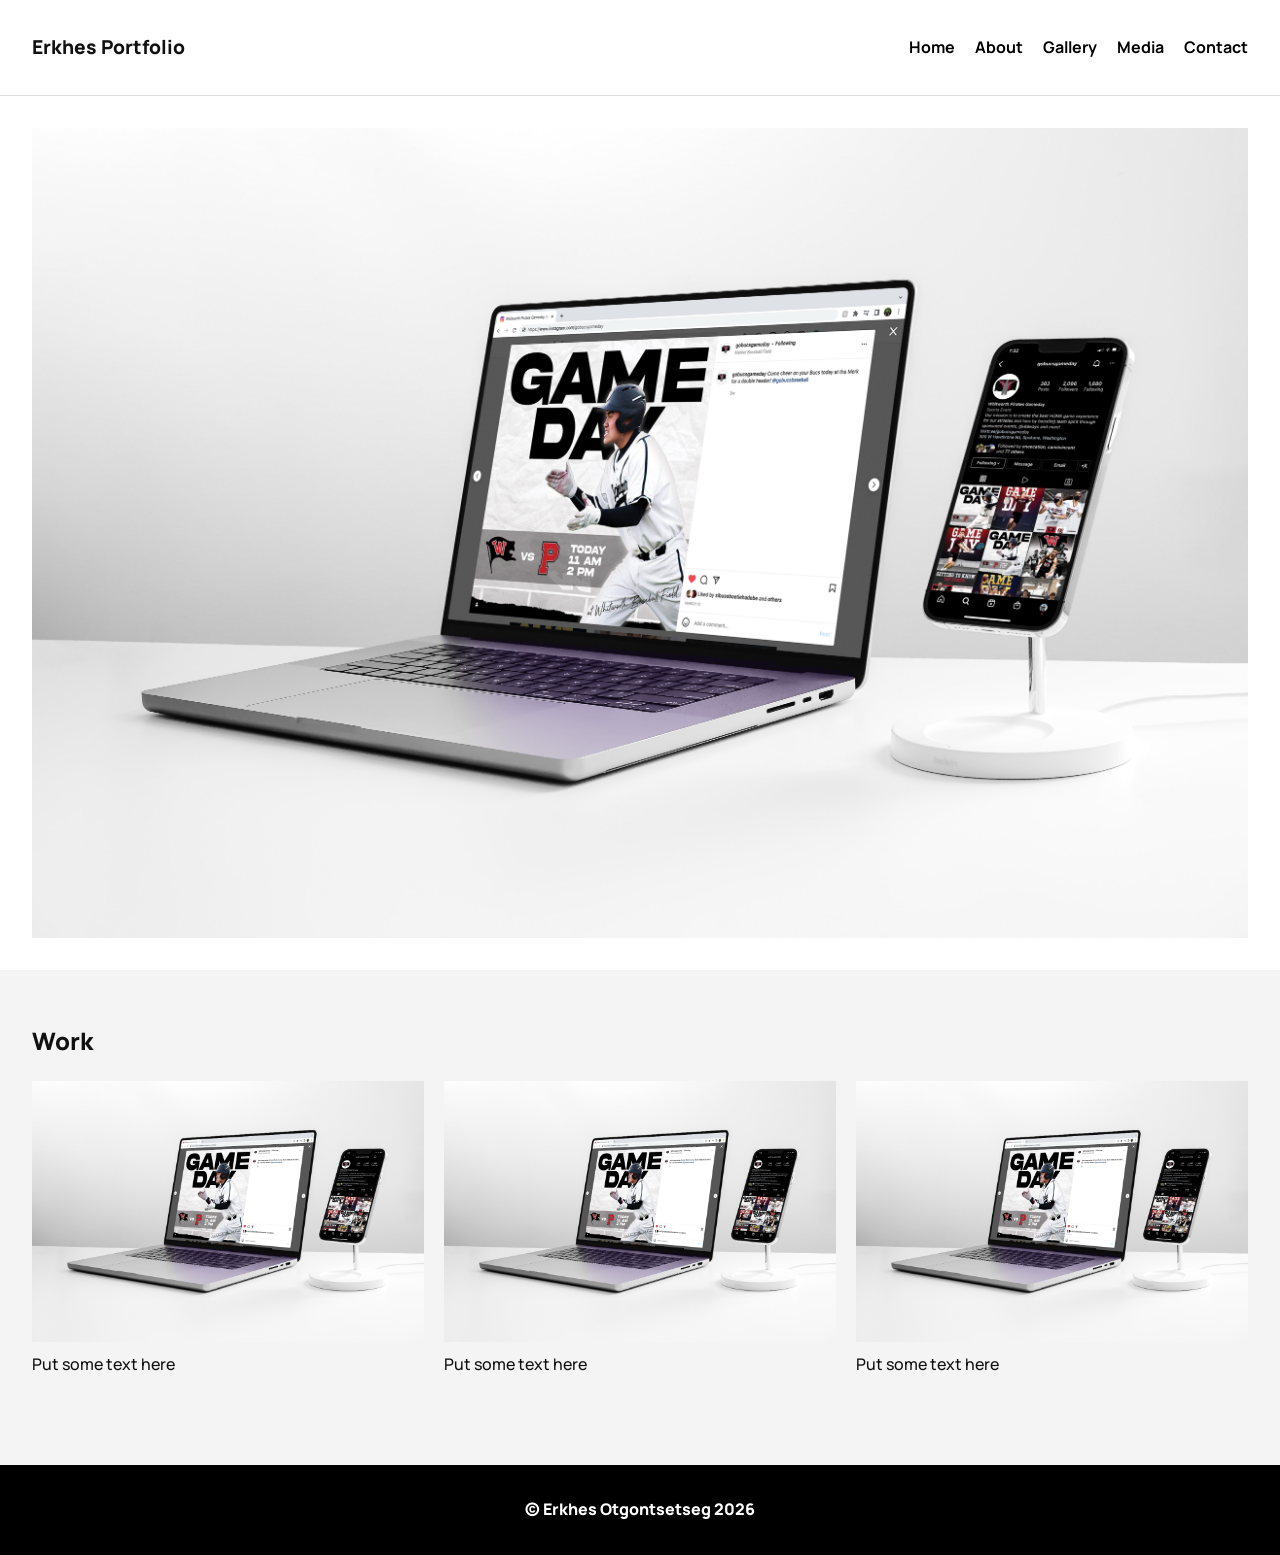
==== index.html @ 925c0114 "Initial commit — added portfolio site files" ====
<!DOCTYPE html>
<html lang="en">
<head>
  <!-- =========================================
   HEAD SECTION
   This section sets the character encoding,
   responsive viewport, page title, stylesheet,
   and Google Fonts for the homepage.
  ========================================= -->
  <meta charset="utf-8">
  <meta name="viewport" content="width=device-width, initial-scale=1">
  <title>Erkhes Portfolio</title>
  <link rel="stylesheet" href="css/style.css">

  <link rel="preconnect" href="https://fonts.googleapis.com">
  <link rel="preconnect" href="https://fonts.gstatic.com" crossorigin>
  <link href="https://fonts.googleapis.com/css2?family=Manrope&family=Poiret+One&family=Roboto:ital,wght@0,100..900;1,100..900&display=swap" rel="stylesheet">
</head>

<body>

  <!-- =========================================
   HEADER SECTION
   This section creates the top navigation area.
   Flexbox is used so the site title and links can
   stack on small screens and line up on larger screens.
  ========================================= -->
  <header class="site-header">
    <div class="container nav-bar">
      <div class="site-title">Erkhes Portfolio</div>

      <!-- =========================================
       NAV SECTION
       This navigation helps users move through the site.
       It stays simple and clean to match the homepage style.
      ========================================= -->
      <nav class="site-nav">
        <a href="index.html">Home</a>
        <a href="about.html">About</a>
        <a href="#">Gallery</a>
        <a href="#">Media</a>
        <a href="#">Contact</a>
      </nav>
    </div>
  </header>

  <!-- =========================================
   HERO SECTION
   This section displays a large hero image at the top
   of the homepage to create a strong visual first impression.
  ========================================= -->
  <section class="hero-section">
    <div class="container hero-wrap">
      <img src="assets/hero.png" alt="Hero image showing featured portfolio work" class="hero-image">
    </div>
  </section>

  <!-- =========================================
   MAIN SECTION
   This is the main content area of the homepage.
   It includes the featured work section using CSS Grid.
  ========================================= -->
  <main class="container">

    <!-- =========================================
     WORK SECTION
     This section highlights featured projects or pieces.
     CSS Grid is used here so the cards stack on mobile,
     become 2 columns on tablet, and 4 columns on desktop.
    ========================================= -->
    <section class="work-section" id="episodes">
      <h2>Work</h2>

      <div class="work-grid">
        <article class="work-card">
          <img src="assets/hero.png" alt="Preview of featured project one">
          <p>Put some text here</p>
        </article>

        <article class="work-card">
          <img src="assets/hero.png" alt="Preview of featured project two">
          <p>Put some text here</p>
        </article>

        <article class="work-card">
          <img src="assets/hero.png" alt="Preview of featured project three">
          <p>Put some text here</p>
        </article>

      </div>
    </section>

  </main>

  <!-- =========================================
   FOOTER SECTION
   This section closes the homepage and matches
   the dark footer style from your original layout.
  ========================================= -->
  <footer class="site-footer">
    <p>&copy; Erkhes Otgontsetseg 2026</p>
  </footer>

</body>
</html>
---- css/style.css ----
@charset "UTF-8";

/* These are my base styles. I start mobile-first so the layout works
well on small screens first, then I adjust it for larger screens later. */

body, h1, h2, h3 {
  /* I am using the Manrope font for a clean modern look */
  font-family: "Manrope", sans-serif;
  font-optical-sizing: auto;
  font-weight: 900;
  font-style: normal;
}

body {
  margin: 0;                 /* Removes the browser’s default margin */
  background: #f4f4f4;       /* Light background for the page */
  color: #111;               /* Dark text for readability */
  line-height: 1.6;          /* Adds spacing between lines of text */
}

/* Makes images responsive so they do not overflow their container */

img {
  max-width: 100%;
  display: block;
}

/* Basic link styling for navigation and text links */

a {
  color: #000;
  text-decoration: none;
}

a:hover {
  text-decoration: underline;
}

/* Container keeps my content centered and prevents it from becoming
too wide on very large screens */

.container {
  max-width: 1500px;
  margin: 0 auto;
  padding: 20px;
}

/* Header and navigation styles. I used Flexbox so the navigation
can stack on mobile and align in a row on larger screens */

.site-header {
  background: #ffffff;
  border-bottom: 1px solid #ddd;
  position: sticky;
  top: 0;
  z-index: 1000;
}

.nav-bar {
  display: flex;
  flex-direction: column;
  gap: 15px;
}

.site-title {
  font-size: 1.2rem;
  font-weight: 900;
}

.site-nav {
  display: flex;
  flex-direction: column;
  gap: 10px;
}

.site-nav a {
  font-weight: 700;
}

/* Hero section holds the large image at the top of the page */

.hero-section {
  background: #ffffff;
}

.hero-wrap {
  padding-top: 20px;
  padding-bottom: 20px;
}

.hero-image {
  width: 100%;
  height: auto;
}

/* About section uses CSS Grid so the image and text can
stack on mobile and sit side-by-side on larger screens */

.about-section {
  margin-top: 20px;
  margin-bottom: 40px;
}

.about-section h1 {
  margin-bottom: 30px;
}

.about-grid {
  display: grid;
  grid-template-columns: 1fr;
  gap: 30px;
  align-items: center;
}

.about-image img {
  width: 100%;
  border-radius: 8px;
}

.about-text h2 {
  margin-top: 0;
  margin-bottom: 20px;
}

.about-text p {
  font-weight: 500;
  line-height: 1.7;
  margin-bottom: 20px;
}

/* Work section shows my featured projects.
I used CSS Grid so the cards can adjust columns depending on screen size */

.work-section {
  margin-bottom: 40px;
}

.work-section h2 {
  margin-bottom: 20px;
}

.work-grid {
  display: grid;
  grid-template-columns: 1fr;
  gap: 20px;
}

.work-card img {
  width: 100%;
}

.work-card p {
  margin-top: 10px;
  font-weight: 500;
}

/* Skills section uses Flexbox so the skill tags wrap nicely
across the screen */

.skills-section {
  margin-bottom: 40px;
}

.skills-flex {
  display: flex;
  flex-wrap: wrap;
  gap: 12px;
}

.skill-chip {
  background: #ffffff;
  border: 1px solid #000;
  padding: 8px 14px;
  font-size: 14px;
  font-weight: 700;
}

/* Simple footer at the bottom of the page */

.site-footer {
  background: #000000;
  color: #ffffff;
  text-align: center;
  padding: 16px;
}

/* Tablet breakpoint (600px and up).
Here I change the navigation layout and add columns to the grid */

@media (min-width: 600px) {

  .nav-bar {
    flex-direction: row;
    justify-content: space-between;
    align-items: center;
  }

  .site-nav {
    flex-direction: row;
    flex-wrap: wrap;
    gap: 20px;
  }

  .about-grid {
    grid-template-columns: 1fr 1.2fr;
  }

  .work-grid {
    grid-template-columns: repeat(2, 1fr);
  }

}

/* Desktop breakpoint (900px and up).
This makes the layout wider and adds more columns to the work grid */

@media (min-width: 900px) {

  .about-grid {
    grid-template-columns: 1fr 1.4fr;
    gap: 50px;
  }

  .work-grid {
    grid-template-columns: repeat(3, 1fr);
  }

}

/* Large desktop breakpoint (1200px and up).
I add more padding so the layout has more breathing room */

@media (min-width: 1200px) {

  .container {
    padding: 32px;
  }

}
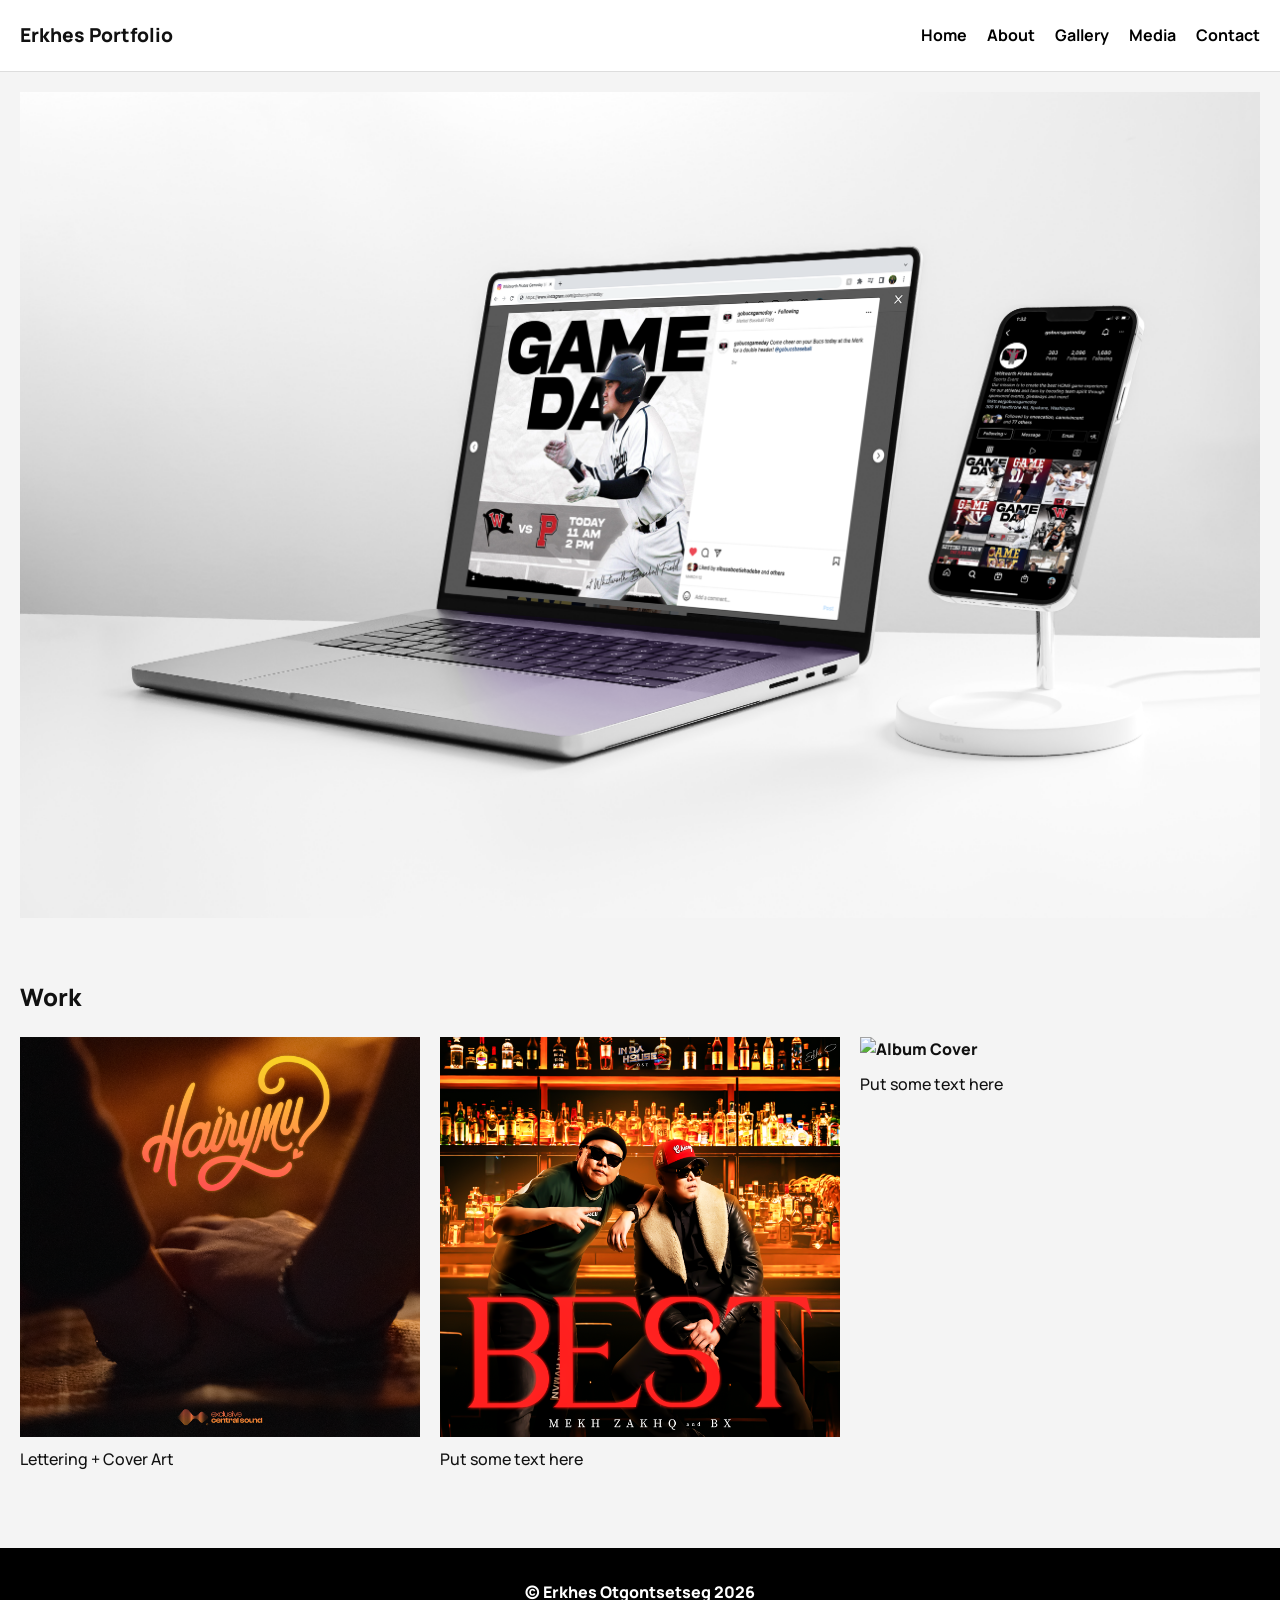
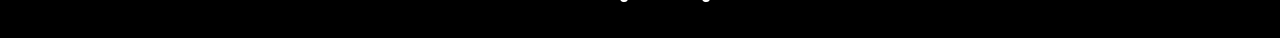
==== commit 3ed54938: "Updated gallery, media, contact, and about layout" ====
--- a/index.html
+++ b/index.html
@@ -37,9 +37,9 @@
       <nav class="site-nav">
         <a href="index.html">Home</a>
         <a href="about.html">About</a>
-        <a href="#">Gallery</a>
-        <a href="#">Media</a>
-        <a href="#">Contact</a>
+        <a href="gallery.html">Gallery</a>
+        <a href="media.html">Media</a>
+        <a href="contact.html">Contact</a>
       </nav>
     </div>
   </header>
@@ -73,17 +73,17 @@
 
       <div class="work-grid">
         <article class="work-card">
-          <img src="assets/hero.png" alt="Preview of featured project one">
+          <img src="assets/work1.png" alt="Preview of featured project one">
+          <p>Lettering + Cover Art</p>
+        </article>
+
+        <article class="work-card">
+          <img src="assets/work2.png" alt="Cover Art">
           <p>Put some text here</p>
         </article>
 
         <article class="work-card">
-          <img src="assets/hero.png" alt="Preview of featured project two">
-          <p>Put some text here</p>
-        </article>
-
-        <article class="work-card">
-          <img src="assets/hero.png" alt="Preview of featured project three">
+          <img src="assets/work3.png" alt="Album Cover">
           <p>Put some text here</p>
         </article>
 
--- a/css/style.css
+++ b/css/style.css
@@ -4,7 +4,6 @@
 well on small screens first, then I adjust it for larger screens later. */
 
 body, h1, h2, h3 {
-  /* I am using the Manrope font for a clean modern look */
   font-family: "Manrope", sans-serif;
   font-optical-sizing: auto;
   font-weight: 900;
@@ -12,21 +11,17 @@
 }
 
 body {
-  margin: 0;                 /* Removes the browser’s default margin */
-  background: #f4f4f4;       /* Light background for the page */
-  color: #111;               /* Dark text for readability */
-  line-height: 1.6;          /* Adds spacing between lines of text */
-}
-
-/* Makes images responsive so they do not overflow their container */
+  margin: 0;
+  background: #f4f4f4;
+  color: #111;
+  line-height: 1.6;
+}
 
 img {
   max-width: 100%;
   display: block;
 }
 
-/* Basic link styling for navigation and text links */
-
 a {
   color: #000;
   text-decoration: none;
@@ -35,9 +30,6 @@
 a:hover {
   text-decoration: underline;
 }
-
-/* Container keeps my content centered and prevents it from becoming
-too wide on very large screens */
 
 .container {
   max-width: 1500px;
@@ -45,9 +37,7 @@
   padding: 20px;
 }
 
-/* Header and navigation styles. I used Flexbox so the navigation
-can stack on mobile and align in a row on larger screens */
-
+/* header */
 .site-header {
   background: #ffffff;
   border-bottom: 1px solid #ddd;
@@ -77,24 +67,232 @@
   font-weight: 700;
 }
 
-/* Hero section holds the large image at the top of the page */
-
-.hero-section {
+/* footer */
+.site-footer {
+  background: #000000;
+  color: #ffffff;
+  text-align: center;
+  padding: 16px;
+}
+
+/* gallery */
+.gallery-hero-section {
   background: #ffffff;
-}
-
-.hero-wrap {
+  padding-top: 40px;
+  padding-bottom: 20px;
+}
+
+.gallery-hero-section h1 {
+  margin-bottom: 10px;
+}
+
+.gallery-hero-section p {
+  margin: 0;
+  max-width: 700px;
+  font-weight: 500;
+}
+
+.gallery-showcase-section {
   padding-top: 20px;
-  padding-bottom: 20px;
-}
-
-.hero-image {
+  padding-bottom: 40px;
+}
+
+.gallery-grid {
+  display: grid;
+  grid-template-columns: 1fr;
+  gap: 20px;
+}
+
+.gallery-card {
+  background: #ffffff;
+  border-radius: 10px;
+  overflow: hidden;
+  box-shadow: 0 4px 12px rgba(0, 0, 0, 0.08);
+  transition: transform 0.35s ease, box-shadow 0.35s ease;
+}
+
+.gallery-card:hover {
+  transform: translateY(-10px);
+  box-shadow: 0 10px 20px rgba(0, 0, 0, 0.18);
+}
+
+.gallery-card img {
   width: 100%;
   height: auto;
 }
 
-/* About section uses CSS Grid so the image and text can
-stack on mobile and sit side-by-side on larger screens */
+.gallery-card h2 {
+  margin: 16px 16px 8px;
+}
+
+.gallery-card p {
+  margin: 0 16px 20px;
+  font-weight: 500;
+}
+
+/* animation */
+@keyframes galleryFadeUp {
+  from {
+    opacity: 0;
+    transform: translateY(30px);
+  }
+  to {
+    opacity: 1;
+    transform: translateY(0);
+  }
+}
+
+.gallery-load-in {
+  opacity: 0;
+  animation: galleryFadeUp 0.8s ease forwards;
+}
+
+.gallery-load-delay {
+  opacity: 0;
+  animation: galleryFadeUp 0.8s ease forwards;
+  animation-delay: 0.3s;
+}
+
+.gallery-reveal {
+  opacity: 0;
+  transform: translateY(80px);
+  transition: opacity 0.9s ease, transform 0.9s ease;
+}
+
+.gallery-reveal.active {
+  opacity: 1;
+  transform: translateY(0);
+}
+
+/* responsive */
+@media (min-width: 600px) {
+  .nav-bar {
+    flex-direction: row;
+    justify-content: space-between;
+    align-items: center;
+  }
+
+  .site-nav {
+    flex-direction: row;
+    flex-wrap: wrap;
+    gap: 20px;
+  }
+
+  .gallery-grid {
+    grid-template-columns: repeat(2, 1fr);
+  }
+}
+
+@media (min-width: 900px) {
+  .gallery-grid {
+    grid-template-columns: repeat(3, 1fr);
+  }
+}
+
+/* reduced motion */
+@media (prefers-reduced-motion: reduce) {
+  .gallery-load-in,
+  .gallery-load-delay {
+    animation-duration: 0.01ms !important;
+  }
+
+  .gallery-card,
+  .gallery-reveal {
+    transition: none;
+  }
+
+  .gallery-reveal {
+    opacity: 1;
+    transform: none;
+  }
+}
+
+/* =========================================
+ VIEW PROJECT BUTTON 
+========================================= */
+
+.gallery-open-btn {
+  margin-left: 16px;
+  margin-top: 10px;
+  margin-bottom: 16px;
+
+  padding: 10px 16px;
+
+  background: #111;
+  color: #fff;
+
+  border: none;
+  border-radius: 999px;
+
+  font-size: 14px;
+  font-weight: 600;
+
+  cursor: pointer;
+
+  transition: transform 0.2s ease, opacity 0.2s ease;
+}
+
+.gallery-open-btn:hover,
+.gallery-open-btn:focus-visible {
+  transform: translateY(-2px);
+  opacity: 0.85;
+}
+
+/* =========================================
+ MODAL
+========================================= */
+
+.gallery-modal {
+  position: fixed;
+  top: 0;
+  left: 0;
+  width: 100%;
+  height: 100%;
+
+  background: rgba(0, 0, 0, 0.8);
+
+  display: flex;
+  justify-content: center;
+  align-items: center;
+
+  z-index: 2000;
+
+  opacity: 0;
+  visibility: hidden;
+  transition: 0.3s;
+}
+
+.gallery-modal.show {
+  opacity: 1;
+  visibility: visible;
+}
+
+.gallery-modal-content {
+  background: #fff;
+  padding: 20px;
+  border-radius: 10px;
+  max-width: 600px;
+  width: 90%;
+  text-align: center;
+  position: relative;
+}
+
+.gallery-modal-content img {
+  width: 100%;
+  max-height: 70vh;
+  object-fit: contain;
+  margin-bottom: 10px;
+}
+
+.gallery-modal-close {
+  position: absolute;
+  top: 10px;
+  right: 15px;
+  font-size: 24px;
+  border: none;
+  background: none;
+  cursor: pointer;
+}
 
 .about-section {
   margin-top: 20px;
@@ -128,9 +326,6 @@
   margin-bottom: 20px;
 }
 
-/* Work section shows my featured projects.
-I used CSS Grid so the cards can adjust columns depending on screen size */
-
 .work-section {
   margin-bottom: 40px;
 }
@@ -154,53 +349,7 @@
   font-weight: 500;
 }
 
-/* Skills section uses Flexbox so the skill tags wrap nicely
-across the screen */
-
-.skills-section {
-  margin-bottom: 40px;
-}
-
-.skills-flex {
-  display: flex;
-  flex-wrap: wrap;
-  gap: 12px;
-}
-
-.skill-chip {
-  background: #ffffff;
-  border: 1px solid #000;
-  padding: 8px 14px;
-  font-size: 14px;
-  font-weight: 700;
-}
-
-/* Simple footer at the bottom of the page */
-
-.site-footer {
-  background: #000000;
-  color: #ffffff;
-  text-align: center;
-  padding: 16px;
-}
-
-/* Tablet breakpoint (600px and up).
-Here I change the navigation layout and add columns to the grid */
-
 @media (min-width: 600px) {
-
-  .nav-bar {
-    flex-direction: row;
-    justify-content: space-between;
-    align-items: center;
-  }
-
-  .site-nav {
-    flex-direction: row;
-    flex-wrap: wrap;
-    gap: 20px;
-  }
-
   .about-grid {
     grid-template-columns: 1fr 1.2fr;
   }
@@ -208,14 +357,9 @@
   .work-grid {
     grid-template-columns: repeat(2, 1fr);
   }
-
-}
-
-/* Desktop breakpoint (900px and up).
-This makes the layout wider and adds more columns to the work grid */
+}
 
 @media (min-width: 900px) {
-
   .about-grid {
     grid-template-columns: 1fr 1.4fr;
     gap: 50px;
@@ -224,16 +368,4 @@
   .work-grid {
     grid-template-columns: repeat(3, 1fr);
   }
-
-}
-
-/* Large desktop breakpoint (1200px and up).
-I add more padding so the layout has more breathing room */
-
-@media (min-width: 1200px) {
-
-  .container {
-    padding: 32px;
-  }
-
 }
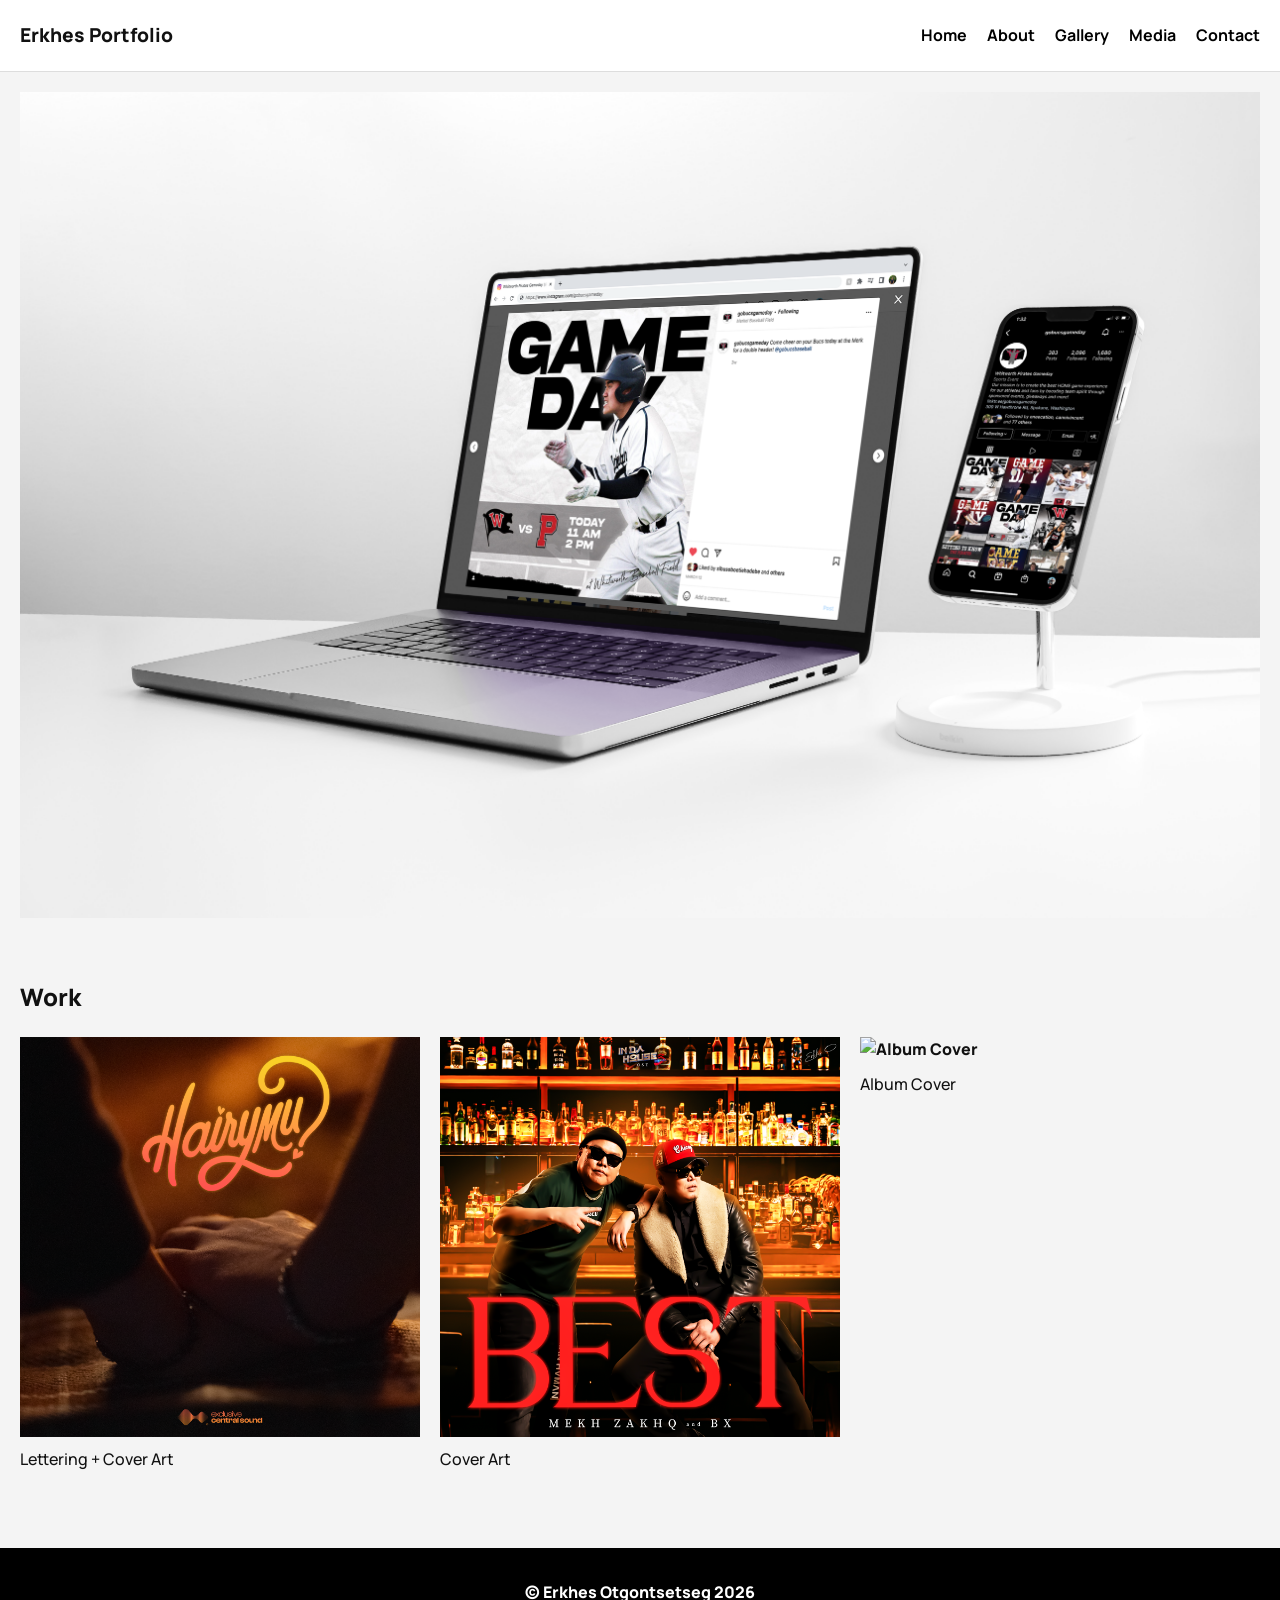
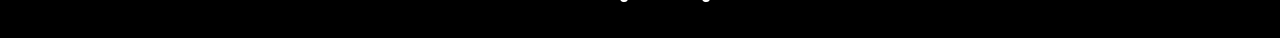
==== commit 64099c4c: "Updated home page" ====
--- a/index.html
+++ b/index.html
@@ -79,12 +79,12 @@
 
         <article class="work-card">
           <img src="assets/work2.png" alt="Cover Art">
-          <p>Put some text here</p>
+          <p>Cover Art</p>
         </article>
 
         <article class="work-card">
           <img src="assets/work3.png" alt="Album Cover">
-          <p>Put some text here</p>
+          <p>Album Cover</p>
         </article>
 
       </div>
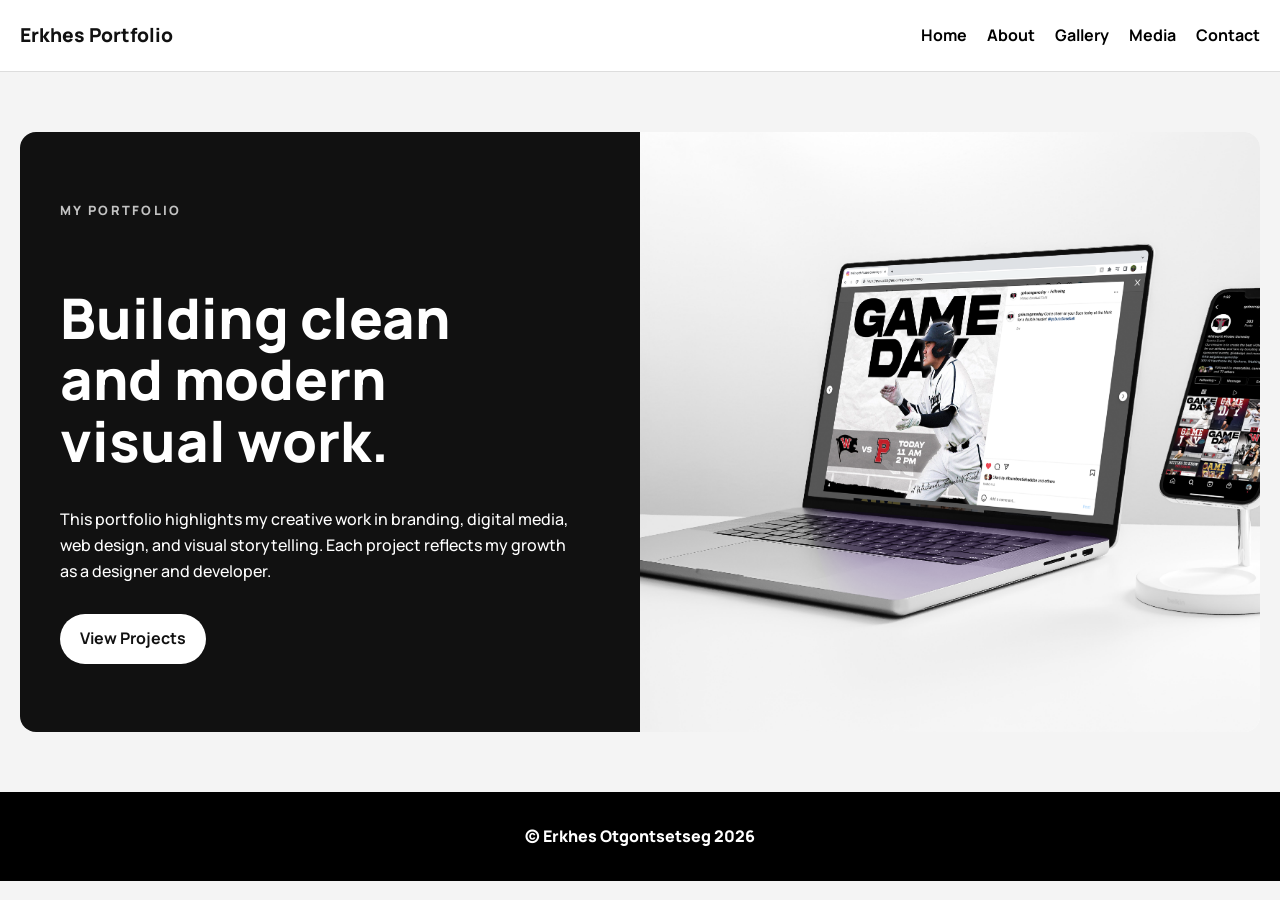
==== commit c7382453: "Updated portfolio project" ====
--- a/index.html
+++ b/index.html
@@ -1,102 +1,94 @@
 <!DOCTYPE html>
 <html lang="en">
 <head>
-  <!-- =========================================
-   HEAD SECTION
-   This section sets the character encoding,
-   responsive viewport, page title, stylesheet,
-   and Google Fonts for the homepage.
-  ========================================= -->
+  <!-- This head section sets up the page title, responsive viewport, stylesheet, and fonts. -->
   <meta charset="utf-8">
   <meta name="viewport" content="width=device-width, initial-scale=1">
-  <title>Erkhes Portfolio</title>
+  <title>Home | Erkhes Portfolio</title>
+
+  <!-- This connects the homepage to my main CSS file. -->
   <link rel="stylesheet" href="css/style.css">
 
+  <!-- These Google Fonts are used throughout my portfolio site. -->
   <link rel="preconnect" href="https://fonts.googleapis.com">
   <link rel="preconnect" href="https://fonts.gstatic.com" crossorigin>
-  <link href="https://fonts.googleapis.com/css2?family=Manrope&family=Poiret+One&family=Roboto:ital,wght@0,100..900;1,100..900&display=swap" rel="stylesheet">
+
+  <link href="https://fonts.googleapis.com/css2?family=Manrope&family=Poiret+One&family=Roboto&display=swap" rel="stylesheet">
 </head>
 
 <body>
 
-  <!-- =========================================
-   HEADER SECTION
-   This section creates the top navigation area.
-   Flexbox is used so the site title and links can
-   stack on small screens and line up on larger screens.
-  ========================================= -->
+  <!-- This header stays the same across all pages so the website feels consistent. -->
   <header class="site-header">
+
     <div class="container nav-bar">
-      <div class="site-title">Erkhes Portfolio</div>
 
-      <!-- =========================================
-       NAV SECTION
-       This navigation helps users move through the site.
-       It stays simple and clean to match the homepage style.
-      ========================================= -->
+      <!-- This is the portfolio title shown in the navigation area. -->
+      <div class="site-title">
+        Erkhes Portfolio
+      </div>
+
+      <!-- These navigation links help users move between pages. -->
       <nav class="site-nav">
-        <a href="index.html">Home</a>
+        <a href="index.html" aria-current="page">Home</a>
         <a href="about.html">About</a>
         <a href="gallery.html">Gallery</a>
         <a href="media.html">Media</a>
         <a href="contact.html">Contact</a>
       </nav>
+
     </div>
+
   </header>
 
-  <!-- =========================================
-   HERO SECTION
-   This section displays a large hero image at the top
-   of the homepage to create a strong visual first impression.
-  ========================================= -->
-  <section class="hero-section">
-    <div class="container hero-wrap">
-      <img src="assets/hero.png" alt="Hero image showing featured portfolio work" class="hero-image">
-    </div>
-  </section>
-
-  <!-- =========================================
-   MAIN SECTION
-   This is the main content area of the homepage.
-   It includes the featured work section using CSS Grid.
-  ========================================= -->
+  <!-- This main section uses a split layout inspired by Dr. G's Visual Playground reference page. I changed the content, styling, and purpose to fit my own portfolio design. -->
   <main class="container">
 
-    <!-- =========================================
-     WORK SECTION
-     This section highlights featured projects or pieces.
-     CSS Grid is used here so the cards stack on mobile,
-     become 2 columns on tablet, and 4 columns on desktop.
-    ========================================= -->
-    <section class="work-section" id="episodes">
-      <h2>Work</h2>
+    <!-- This split section creates a modern homepage layout with text on one side and an image on the other. -->
+    <section class="split-c">
 
-      <div class="work-grid">
-        <article class="work-card">
-          <img src="assets/work1.png" alt="Preview of featured project one">
-          <p>Lettering + Cover Art</p>
-        </article>
+      <!-- This left side contains the main introduction text for the homepage. -->
+      <div class="split-c-left">
 
-        <article class="work-card">
-          <img src="assets/work2.png" alt="Cover Art">
-          <p>Cover Art</p>
-        </article>
+        <!-- Small intro text -->
+        <span class="split-c-eyebrow">
+          My Portfolio
+        </span>
 
-        <article class="work-card">
-          <img src="assets/work3.png" alt="Album Cover">
-          <p>Album Cover</p>
-        </article>
+        <!-- Main homepage heading -->
+        <h1 class="split-c-h2">
+          Building clean<br>
+          and modern<br>
+          visual work.
+        </h1>
+
+        <!-- This paragraph explains the focus of my portfolio. -->
+        <p class="split-c-p">
+          This portfolio highlights my creative work in branding,
+          digital media, web design, and visual storytelling.
+          Each project reflects my growth as a designer and developer.
+        </p>
+
+        <!-- This button links visitors to the gallery page. -->
+        <a href="gallery.html" class="split-c-btn">
+          View Projects
+        </a>
 
       </div>
+
+      <!-- This right side displays the main hero image for the homepage. -->
+      <div class="split-c-right">
+
+        <img src="assets/hero.png"
+             alt="Portfolio hero image">
+
+      </div>
+
     </section>
 
   </main>
 
-  <!-- =========================================
-   FOOTER SECTION
-   This section closes the homepage and matches
-   the dark footer style from your original layout.
-  ========================================= -->
+  <!-- This footer stays consistent across the full website. -->
   <footer class="site-footer">
     <p>&copy; Erkhes Otgontsetseg 2026</p>
   </footer>
--- a/css/style.css
+++ b/css/style.css
@@ -37,7 +37,8 @@
   padding: 20px;
 }
 
-/* header */
+/* Header and navigation styles */
+
 .site-header {
   background: #ffffff;
   border-bottom: 1px solid #ddd;
@@ -67,7 +68,8 @@
   font-weight: 700;
 }
 
-/* footer */
+/* Footer styles */
+
 .site-footer {
   background: #000000;
   color: #ffffff;
@@ -75,7 +77,8 @@
   padding: 16px;
 }
 
-/* gallery */
+/* Gallery page styles */
+
 .gallery-hero-section {
   background: #ffffff;
   padding-top: 40px;
@@ -130,12 +133,14 @@
   font-weight: 500;
 }
 
-/* animation */
+/* Gallery animation styles */
+
 @keyframes galleryFadeUp {
   from {
     opacity: 0;
     transform: translateY(30px);
   }
+
   to {
     opacity: 1;
     transform: translateY(0);
@@ -164,8 +169,10 @@
   transform: translateY(0);
 }
 
-/* responsive */
+/* Responsive layouts */
+
 @media (min-width: 600px) {
+
   .nav-bar {
     flex-direction: row;
     justify-content: space-between;
@@ -181,16 +188,29 @@
   .gallery-grid {
     grid-template-columns: repeat(2, 1fr);
   }
+
+  .work-grid {
+    grid-template-columns: repeat(2, 1fr);
+  }
+
 }
 
 @media (min-width: 900px) {
+
   .gallery-grid {
     grid-template-columns: repeat(3, 1fr);
   }
-}
-
-/* reduced motion */
+
+  .work-grid {
+    grid-template-columns: repeat(3, 1fr);
+  }
+
+}
+
+/* Accessibility settings for reduced motion */
+
 @media (prefers-reduced-motion: reduce) {
+
   .gallery-load-in,
   .gallery-load-delay {
     animation-duration: 0.01ms !important;
@@ -205,11 +225,10 @@
     opacity: 1;
     transform: none;
   }
-}
-
-/* =========================================
- VIEW PROJECT BUTTON 
-========================================= */
+
+}
+
+/* Gallery button styles */
 
 .gallery-open-btn {
   margin-left: 16px;
@@ -238,9 +257,7 @@
   opacity: 0.85;
 }
 
-/* =========================================
- MODAL
-========================================= */
+/* Gallery modal styles */
 
 .gallery-modal {
   position: fixed;
@@ -294,37 +311,7 @@
   cursor: pointer;
 }
 
-.about-section {
-  margin-top: 20px;
-  margin-bottom: 40px;
-}
-
-.about-section h1 {
-  margin-bottom: 30px;
-}
-
-.about-grid {
-  display: grid;
-  grid-template-columns: 1fr;
-  gap: 30px;
-  align-items: center;
-}
-
-.about-image img {
-  width: 100%;
-  border-radius: 8px;
-}
-
-.about-text h2 {
-  margin-top: 0;
-  margin-bottom: 20px;
-}
-
-.about-text p {
-  font-weight: 500;
-  line-height: 1.7;
-  margin-bottom: 20px;
-}
+/* Shared work section styles */
 
 .work-section {
   margin-bottom: 40px;
@@ -349,23 +336,388 @@
   font-weight: 500;
 }
 
-@media (min-width: 600px) {
-  .about-grid {
-    grid-template-columns: 1fr 1.2fr;
-  }
-
-  .work-grid {
-    grid-template-columns: repeat(2, 1fr);
-  }
+/* Media page styles */
+
+.media-page {
+  padding-top: 40px;
+  padding-bottom: 40px;
+}
+
+.media-intro {
+  text-align: center;
+  margin-bottom: 20px;
+  animation: fadeIn 1s ease;
+}
+
+.media-buttons {
+  text-align: center;
+  margin-bottom: 25px;
+}
+
+.media-buttons button,
+.media-section button {
+  padding: 10px 18px;
+  margin: 5px;
+  border: none;
+  border-radius: 20px;
+  background-color: black;
+  color: white;
+  cursor: pointer;
+  transition: all 0.3s ease;
+}
+
+.media-buttons button:hover,
+.media-section button:hover {
+  background-color: #333;
+  transform: translateY(-2px);
+}
+
+button:focus,
+a:focus {
+  outline: 3px solid #aaa;
+  outline-offset: 3px;
+}
+
+.hidden {
+  display: none;
+}
+
+.media-section {
+  text-align: center;
+  background-color: #f5f5f5;
+  padding: 25px;
+  border-radius: 16px;
+  margin-top: 20px;
+}
+
+video {
+  display: block;
+  width: 100%;
+  max-width: 700px;
+  margin: 20px auto;
+  border-radius: 12px;
+}
+
+.media-section button {
+  display: block;
+  margin: 15px auto;
+}
+
+audio {
+  width: 100%;
+  margin-top: 15px;
+}
+
+.story-card {
+  background: white;
+  padding: 15px;
+  margin: 15px auto;
+  border-radius: 12px;
+  max-width: 500px;
+  transition: transform 0.3s ease;
+}
+
+.story-card:hover {
+  transform: scale(1.03);
+}
+
+/* Simple fade animation */
+
+@keyframes fadeIn {
+  from {
+    opacity: 0;
+  }
+
+  to {
+    opacity: 1;
+  }
+}
+
+/* Contact page styles */
+
+.contact-page {
+  padding-top: 40px;
+  padding-bottom: 40px;
+}
+
+.contact-intro {
+  background: #ffffff;
+  padding: 30px;
+  border-radius: 10px;
+  margin-bottom: 25px;
+}
+
+.contact-layout {
+  display: grid;
+  grid-template-columns: 1fr;
+  gap: 25px;
+}
+
+.contact-box {
+  background: #ffffff;
+  padding: 25px;
+  border-radius: 10px;
+}
+
+.contact-form {
+  display: flex;
+  flex-direction: column;
+  gap: 12px;
+}
+
+.contact-form label {
+  font-weight: 700;
+}
+
+.contact-form input,
+.contact-form textarea {
+  padding: 12px;
+  border: 1px solid #999;
+  border-radius: 8px;
+  font-family: inherit;
+}
+
+.contact-error {
+  color: #b00020;
+  font-size: 0.9rem;
+  margin: 0;
+}
+
+.contact-help {
+  display: flex;
+  justify-content: space-between;
+  font-size: 0.9rem;
+  font-weight: 500;
+}
+
+.contact-form button,
+.contact-faq-btn {
+  padding: 12px 18px;
+  background: #111;
+  color: #fff;
+  border: none;
+  border-radius: 999px;
+  cursor: pointer;
+}
+
+.contact-success,
+.contact-faq-answer {
+  display: none;
+}
+
+.contact-show {
+  display: block;
+}
+
+@media (min-width: 800px) {
+
+  .contact-layout {
+    grid-template-columns: 1fr 1.3fr;
+  }
+
+}
+
+/* Homepage split layout styles
+
+   I used Dr. G's Visual Playground page
+   as inspiration for some layout ideas,
+   then changed the content and styling
+   to fit my own portfolio.
+*/
+
+.split-c {
+  display: grid;
+  grid-template-columns: 1fr;
+  margin-top: 40px;
+  margin-bottom: 40px;
+  background: #ffffff;
+  border-radius: 16px;
+  overflow: hidden;
+}
+
+.split-c-left {
+  background: #111111;
+  color: #ffffff;
+  padding: 60px 40px;
+  display: flex;
+  flex-direction: column;
+  justify-content: center;
+}
+
+.split-c-eyebrow {
+  font-size: 0.8rem;
+  letter-spacing: 0.18em;
+  text-transform: uppercase;
+  margin-bottom: 20px;
+  opacity: 0.75;
+}
+
+.split-c-h2 {
+  font-size: clamp(2rem, 5vw, 3.5rem);
+  line-height: 1.1;
+  margin-bottom: 20px;
+}
+
+.split-c-p {
+  max-width: 520px;
+  font-weight: 500;
+  margin-bottom: 30px;
+}
+
+.split-c-btn {
+  display: inline-block;
+  background: #ffffff;
+  color: #111111;
+  padding: 12px 20px;
+  border-radius: 999px;
+  font-weight: 700;
+  width: fit-content;
+}
+
+.split-c-btn:hover {
+  opacity: 0.8;
+}
+
+.split-c-right img {
+  width: 100%;
+  height: 100%;
+  object-fit: cover;
 }
 
 @media (min-width: 900px) {
-  .about-grid {
-    grid-template-columns: 1fr 1.4fr;
-    gap: 50px;
-  }
-
-  .work-grid {
-    grid-template-columns: repeat(3, 1fr);
-  }
+
+  .split-c {
+    grid-template-columns: 1fr 1fr;
+    min-height: 600px;
+  }
+
+}
+
+/* About page intro card styles */
+
+.intro-a {
+  text-align: center;
+  padding: 60px 40px;
+  background: #111111;
+  border-radius: 16px;
+  margin-top: 40px;
+  margin-bottom: 40px;
+}
+
+.intro-a-photo {
+  width: 160px;
+  height: 160px;
+  border-radius: 50%;
+  object-fit: cover;
+  margin: 0 auto 28px;
+  border: 3px solid rgba(255, 255, 255, 0.25);
+}
+
+.intro-a-name {
+  font-size: clamp(1.8rem, 4vw, 2.6rem);
+  color: #ffffff;
+  margin-bottom: 6px;
+}
+
+.intro-a-role {
+  font-size: 0.9rem;
+  color: #ffffff;
+  font-weight: 700;
+  margin-bottom: 20px;
+}
+
+.intro-a-bio {
+  font-size: 0.95rem;
+  color: rgba(255, 255, 255, 0.75);
+  max-width: 600px;
+  margin: 0 auto;
+  line-height: 1.75;
+  font-weight: 500;
+}
+
+.intro-a-links {
+  display: flex;
+  flex-wrap: wrap;
+  gap: 12px;
+  justify-content: center;
+  margin-top: 24px;
+}
+
+.intro-a-links a {
+  font-size: 0.85rem;
+  font-weight: 700;
+  color: #ffffff;
+  text-decoration: none;
+  padding: 8px 16px;
+  border-radius: 999px;
+  border: 1px solid rgba(255, 255, 255, 0.25);
+}
+
+.intro-a-links a:hover {
+  background: #ffffff;
+  color: #111111;
+}
+
+/* About page timeline styles */
+
+.timeline {
+  position: relative;
+  padding: 30px 30px 30px 50px;
+  margin-top: 25px;
+  background: #111111;
+  border-radius: 16px;
+}
+
+.timeline::before {
+  content: "";
+  position: absolute;
+  left: 24px;
+  top: 30px;
+  bottom: 30px;
+  width: 2px;
+  background: rgba(255, 255, 255, 0.18);
+}
+
+.tl-item {
+  position: relative;
+  padding: 0 0 40px 28px;
+}
+
+.tl-item:last-child {
+  padding-bottom: 0;
+}
+
+.tl-dot {
+  position: absolute;
+  left: -32px;
+  top: 5px;
+  width: 12px;
+  height: 12px;
+  border-radius: 50%;
+  background: #ffffff;
+  border: 2px solid #111111;
+}
+
+.tl-year {
+  font-size: 0.75rem;
+  font-weight: 700;
+  letter-spacing: 0.08em;
+  text-transform: uppercase;
+  color: rgba(255, 255, 255, 0.7);
+  margin-bottom: 6px;
+}
+
+.tl-title {
+  font-size: 1.05rem;
+  font-weight: 700;
+  color: #ffffff;
+  margin-bottom: 6px;
+  line-height: 1.3;
+}
+
+.tl-desc {
+  font-size: 0.9rem;
+  color: rgba(255, 255, 255, 0.7);
+  line-height: 1.7;
+  max-width: 600px;
 }
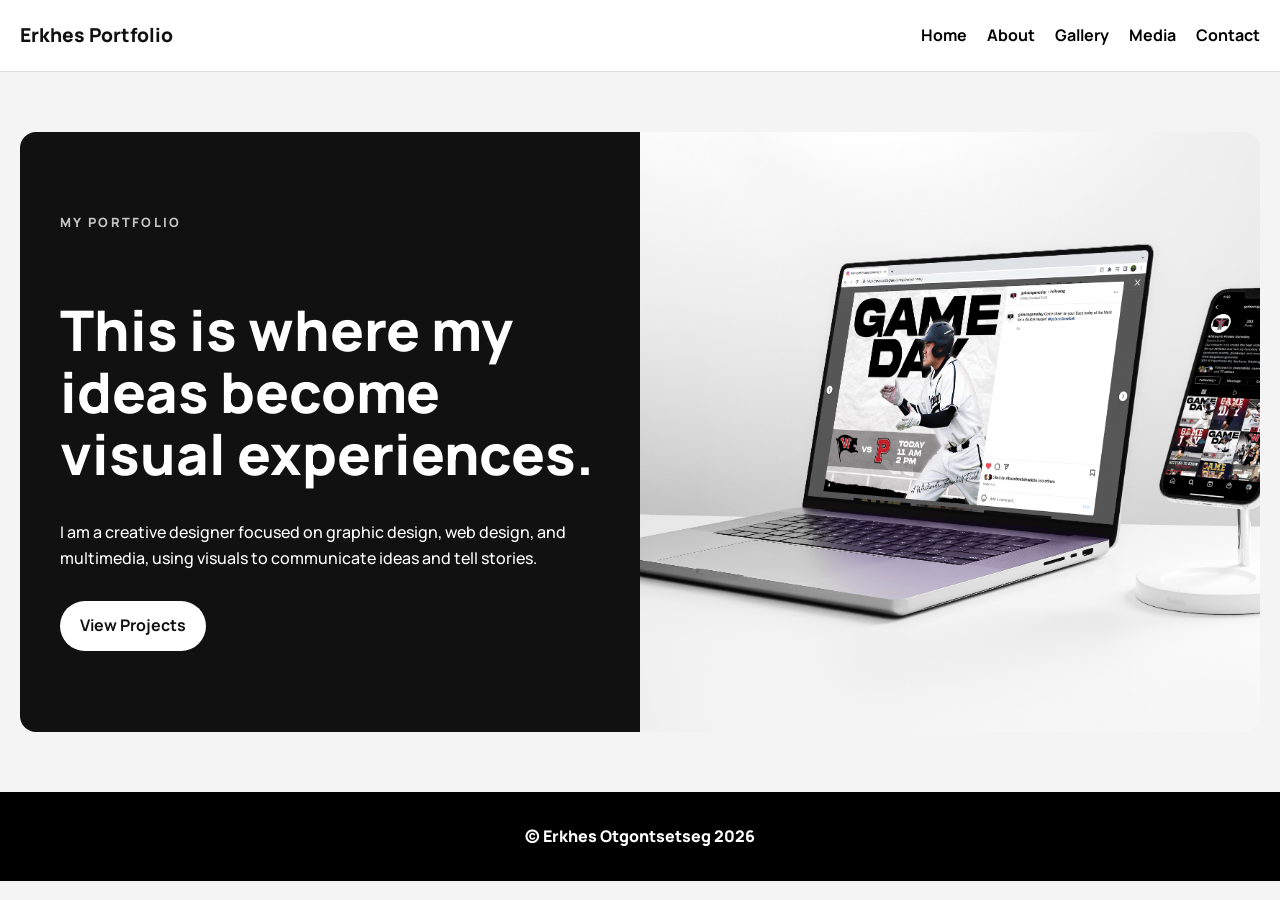
==== commit b305e4c8: "Updated index and about pages with visual improvements" ====
--- a/index.html
+++ b/index.html
@@ -57,16 +57,12 @@
 
         <!-- Main homepage heading -->
         <h1 class="split-c-h2">
-          Building clean<br>
-          and modern<br>
-          visual work.
+          This is where my ideas become visual experiences.
         </h1>
 
         <!-- This paragraph explains the focus of my portfolio. -->
         <p class="split-c-p">
-          This portfolio highlights my creative work in branding,
-          digital media, web design, and visual storytelling.
-          Each project reflects my growth as a designer and developer.
+          I am a creative designer focused on graphic design, web design, and multimedia, using visuals to communicate ideas and tell stories.
         </p>
 
         <!-- This button links visitors to the gallery page. -->
@@ -85,6 +81,8 @@
       </div>
 
     </section>
+	  
+	  
 
   </main>
 
--- a/css/style.css
+++ b/css/style.css
@@ -720,4 +720,52 @@
   color: rgba(255, 255, 255, 0.7);
   line-height: 1.7;
   max-width: 600px;
+}
+/* About page scrolling gallery styles */
+
+.about-marquee-section {
+  margin-bottom: 50px;
+}
+
+.about-marquee-section h2 {
+  margin-bottom: 20px;
+}
+
+.about-marquee-track {
+  overflow: hidden;
+  border-radius: 16px;
+  background: #ffffff;
+  padding: 12px 0;
+}
+
+.about-marquee-inner {
+  display: flex;
+  gap: 12px;
+  width: max-content;
+  animation: aboutMarqueeScroll 28s linear infinite;
+}
+
+.about-marquee-inner img {
+  height: 220px;
+  width: auto;
+  border-radius: 12px;
+  object-fit: cover;
+  flex-shrink: 0;
+}
+
+@keyframes aboutMarqueeScroll {
+  from {
+    transform: translateX(0);
+  }
+
+  to {
+    transform: translateX(-50%);
+  }
+}
+
+/* This respects accessibility settings if users prefer less motion */
+@media (prefers-reduced-motion: reduce) {
+  .about-marquee-inner {
+    animation: none;
+  }
 }
